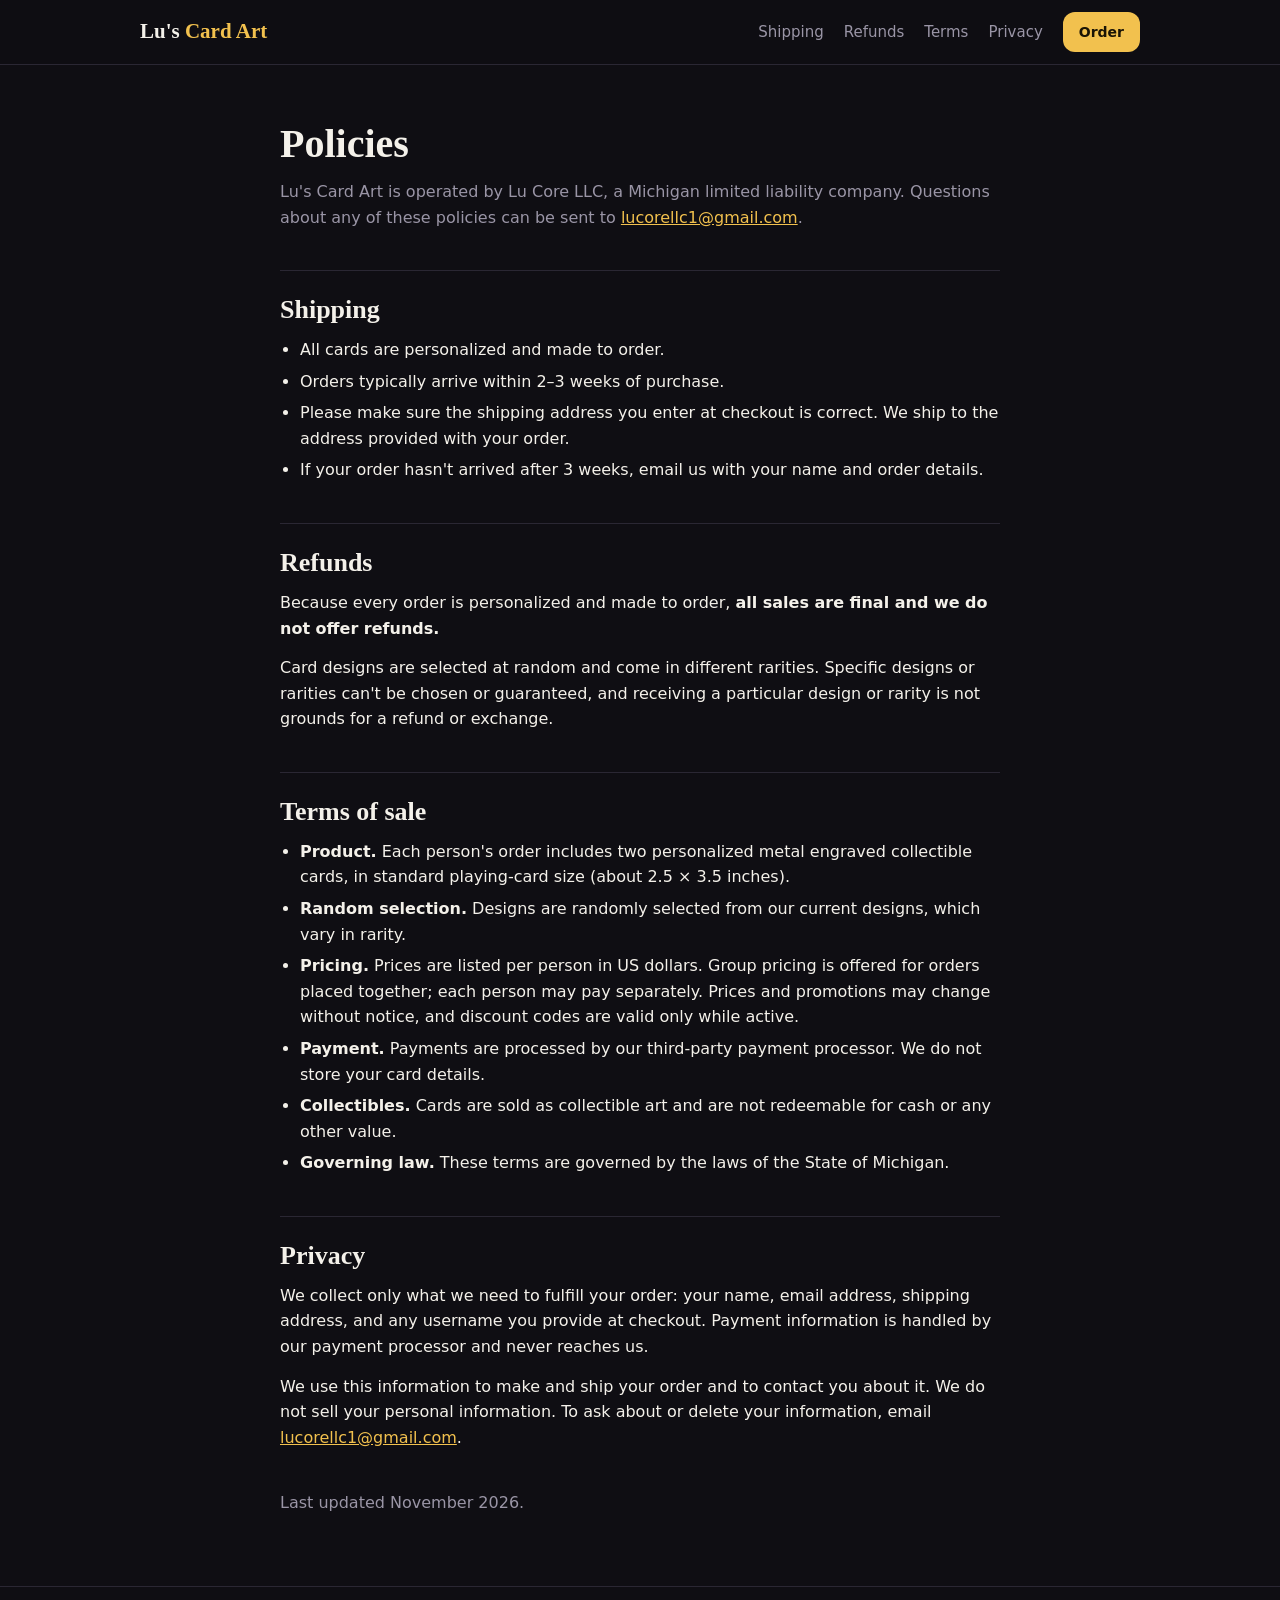
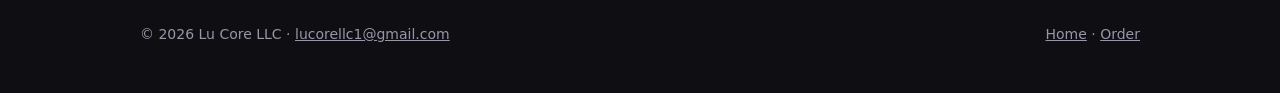
==== policies.html @ 7b667720 "Initial site Co-Authored-By: Claude Opus 5.5 <noreply@anthropic.com> Claude-Session: https://claude." ====
<!DOCTYPE html>
<html lang="en">
<head>
<meta charset="utf-8">
<meta name="viewport" content="width=device-width, initial-scale=1">
<title>Policies — Lu's Card Art</title>
<link rel="stylesheet" href="/site.css">
</head>
<body>
<nav class="nav">
  <div class="container">
    <a class="brand" href="/">Lu's <span>Card Art</span></a>
    <div class="nav-links">
      <a href="#shipping">Shipping</a>
      <a href="#refunds">Refunds</a>
      <a href="#terms">Terms</a>
      <a href="#privacy">Privacy</a>
      <a class="btn" href="#" data-checkout>Order</a>
    </div>
  </div>
</nav>

<main class="doc">
  <h1>Policies</h1>
  <p class="muted">Lu's Card Art is operated by Lu Core LLC, a Michigan limited liability company. Questions about any of these policies can be sent to <a href="mailto:lucorellc1@gmail.com">lucorellc1@gmail.com</a>.</p>

  <h2 id="shipping">Shipping</h2>
  <ul>
    <li>All cards are personalized and made to order.</li>
    <li>Orders typically arrive within 2–3 weeks of purchase.</li>
    <li>Please make sure the shipping address you enter at checkout is correct. We ship to the address provided with your order.</li>
    <li>If your order hasn't arrived after 3 weeks, email us with your name and order details.</li>
  </ul>

  <h2 id="refunds">Refunds</h2>
  <p>Because every order is personalized and made to order, <strong>all sales are final and we do not offer refunds.</strong></p>
  <p>Card designs are selected at random and come in different rarities. Specific designs or rarities can't be chosen or guaranteed, and receiving a particular design or rarity is not grounds for a refund or exchange.</p>

  <h2 id="terms">Terms of sale</h2>
  <ul>
    <li><strong>Product.</strong> Each person's order includes two personalized metal engraved collectible cards, in standard playing-card size (about 2.5 × 3.5 inches).</li>
    <li><strong>Random selection.</strong> Designs are randomly selected from our current designs, which vary in rarity.</li>
    <li><strong>Pricing.</strong> Prices are listed per person in US dollars. Group pricing is offered for orders placed together; each person may pay separately. Prices and promotions may change without notice, and discount codes are valid only while active.</li>
    <li><strong>Payment.</strong> Payments are processed by our third-party payment processor. We do not store your card details.</li>
    <li><strong>Collectibles.</strong> Cards are sold as collectible art and are not redeemable for cash or any other value.</li>
    <li><strong>Governing law.</strong> These terms are governed by the laws of the State of Michigan.</li>
  </ul>

  <h2 id="privacy">Privacy</h2>
  <p>We collect only what we need to fulfill your order: your name, email address, shipping address, and any username you provide at checkout. Payment information is handled by our payment processor and never reaches us.</p>
  <p>We use this information to make and ship your order and to contact you about it. We do not sell your personal information. To ask about or delete your information, email <a href="mailto:lucorellc1@gmail.com">lucorellc1@gmail.com</a>.</p>

  <p class="muted" style="margin-top:40px">Last updated <span id="upd"></span>.</p>
</main>

<footer class="site">
  <div class="container">
    <div>© <span id="yr"></span> Lu Core LLC · <a href="mailto:lucorellc1@gmail.com">lucorellc1@gmail.com</a></div>
    <div><a href="/">Home</a> · <a href="#" data-checkout>Order</a></div>
  </div>
</footer>
<script>
  document.getElementById("yr").textContent = new Date().getFullYear();
  document.getElementById("upd").textContent = "November 2026";
</script>
<script>
  // ---- Paste your checkout site's address here once it's online ----
  const CHECKOUT_URL = "https://YOUR-CHECKOUT-SITE.vercel.app";
  document.querySelectorAll("[data-checkout]").forEach(a => a.href = CHECKOUT_URL);
</script>
</body>
</html>
---- site.css ----
:root{
  --bg:#0f0e13; --panel:#18161f; --line:#2a2733; --text:#f4f1ea; --muted:#9a95a6;
  --accent:#f2c14e; --accent-ink:#1a1405; --steel:#c9ccd3;
}
*{box-sizing:border-box}
[hidden]{display:none !important}
html{scroll-behavior:smooth}
body{margin:0;background:var(--bg);color:var(--text);
  font:16px/1.6 ui-sans-serif,system-ui,-apple-system,"Segoe UI",Roboto,sans-serif}
a{color:var(--accent)}
.container{max-width:1040px;margin:0 auto;padding:0 20px}
h1,h2,h3{font-family:Georgia,"Times New Roman",serif;font-weight:600;line-height:1.15;margin:0 0 12px}
h2{font-size:32px} h3{font-size:20px}
p{margin:0 0 14px} .muted{color:var(--muted)}

/* nav */
.nav{position:sticky;top:0;z-index:10;background:rgba(15,14,19,.92);backdrop-filter:blur(8px);border-bottom:1px solid var(--line)}
.nav .container{display:flex;align-items:center;justify-content:space-between;height:64px;gap:16px}
.brand{font-family:Georgia,serif;font-size:21px;font-weight:600;color:var(--text);text-decoration:none;white-space:nowrap}
.brand span{color:var(--accent)}
.nav-links{display:flex;gap:20px;align-items:center}
.nav-links a{color:var(--muted);text-decoration:none;font-size:15px}
.nav-links a:hover{color:var(--text)}
.btn{display:inline-block;background:var(--accent);color:var(--accent-ink) !important;font-weight:700;
  padding:12px 22px;border-radius:12px;text-decoration:none;border:0}
.btn.ghost{background:transparent;border:1px solid var(--line);color:var(--text) !important}
.nav .btn{padding:9px 16px;font-size:14px}
@media (max-width:640px){ .nav-links a:not(.btn){display:none} }

/* hero */
.hero{padding:84px 0 64px;text-align:center;
  background:radial-gradient(ellipse at 50% 0%,#2a2414 0%,transparent 60%)}
.eyebrow{display:inline-block;font-size:12px;letter-spacing:.16em;text-transform:uppercase;color:var(--accent);
  border:1px solid #3a3322;border-radius:999px;padding:5px 12px;margin-bottom:18px}
.hero h1{font-size:clamp(38px,7vw,64px);margin-bottom:16px}
.hero p{font-size:18px;color:var(--muted);max-width:620px;margin:0 auto 28px}
.hero .cta{display:flex;gap:12px;justify-content:center;flex-wrap:wrap}

section{padding:64px 0;border-top:1px solid var(--line)}
.section-head{max-width:640px;margin-bottom:32px}

/* features */
.grid3{display:grid;grid-template-columns:repeat(auto-fit,minmax(220px,1fr));gap:16px}
.card{background:var(--panel);border:1px solid var(--line);border-radius:16px;padding:22px}
.card .icon{font-size:24px;margin-bottom:10px}

/* gallery */
.gallery{display:grid;grid-template-columns:repeat(auto-fill,minmax(200px,1fr));gap:16px}
.gallery figure{margin:0;background:var(--panel);border:1px solid var(--line);border-radius:16px;overflow:hidden}
.gallery img{display:block;width:100%;aspect-ratio:5/7;object-fit:cover;background:#111}
.gallery figcaption{padding:10px 14px;font-size:14px;color:var(--muted)}

/* pricing */
.prices{display:grid;grid-template-columns:repeat(auto-fit,minmax(150px,1fr));gap:12px}
.price{background:var(--panel);border:1px solid var(--line);border-radius:14px;padding:18px;text-align:center}
.price b{display:block;font-family:Georgia,serif;font-size:30px}
.price span{color:var(--muted);font-size:14px}

/* faq */
details{background:var(--panel);border:1px solid var(--line);border-radius:12px;padding:16px 18px;margin-bottom:10px}
summary{cursor:pointer;font-weight:650}
details p{margin:10px 0 0;color:var(--muted)}

/* footer */
footer.site{border-top:1px solid var(--line);padding:36px 0 48px;color:var(--muted);font-size:14px}
footer.site .container{display:flex;justify-content:space-between;gap:24px;flex-wrap:wrap}
footer.site a{color:var(--muted)}

/* policies */
.doc{max-width:760px;margin:0 auto;padding:56px 20px}
.doc h1{font-size:40px}
.doc h2{font-size:26px;margin-top:40px;padding-top:24px;border-top:1px solid var(--line)}
.doc ul{padding-left:20px;margin:0 0 14px}
.doc li{margin-bottom:6px}
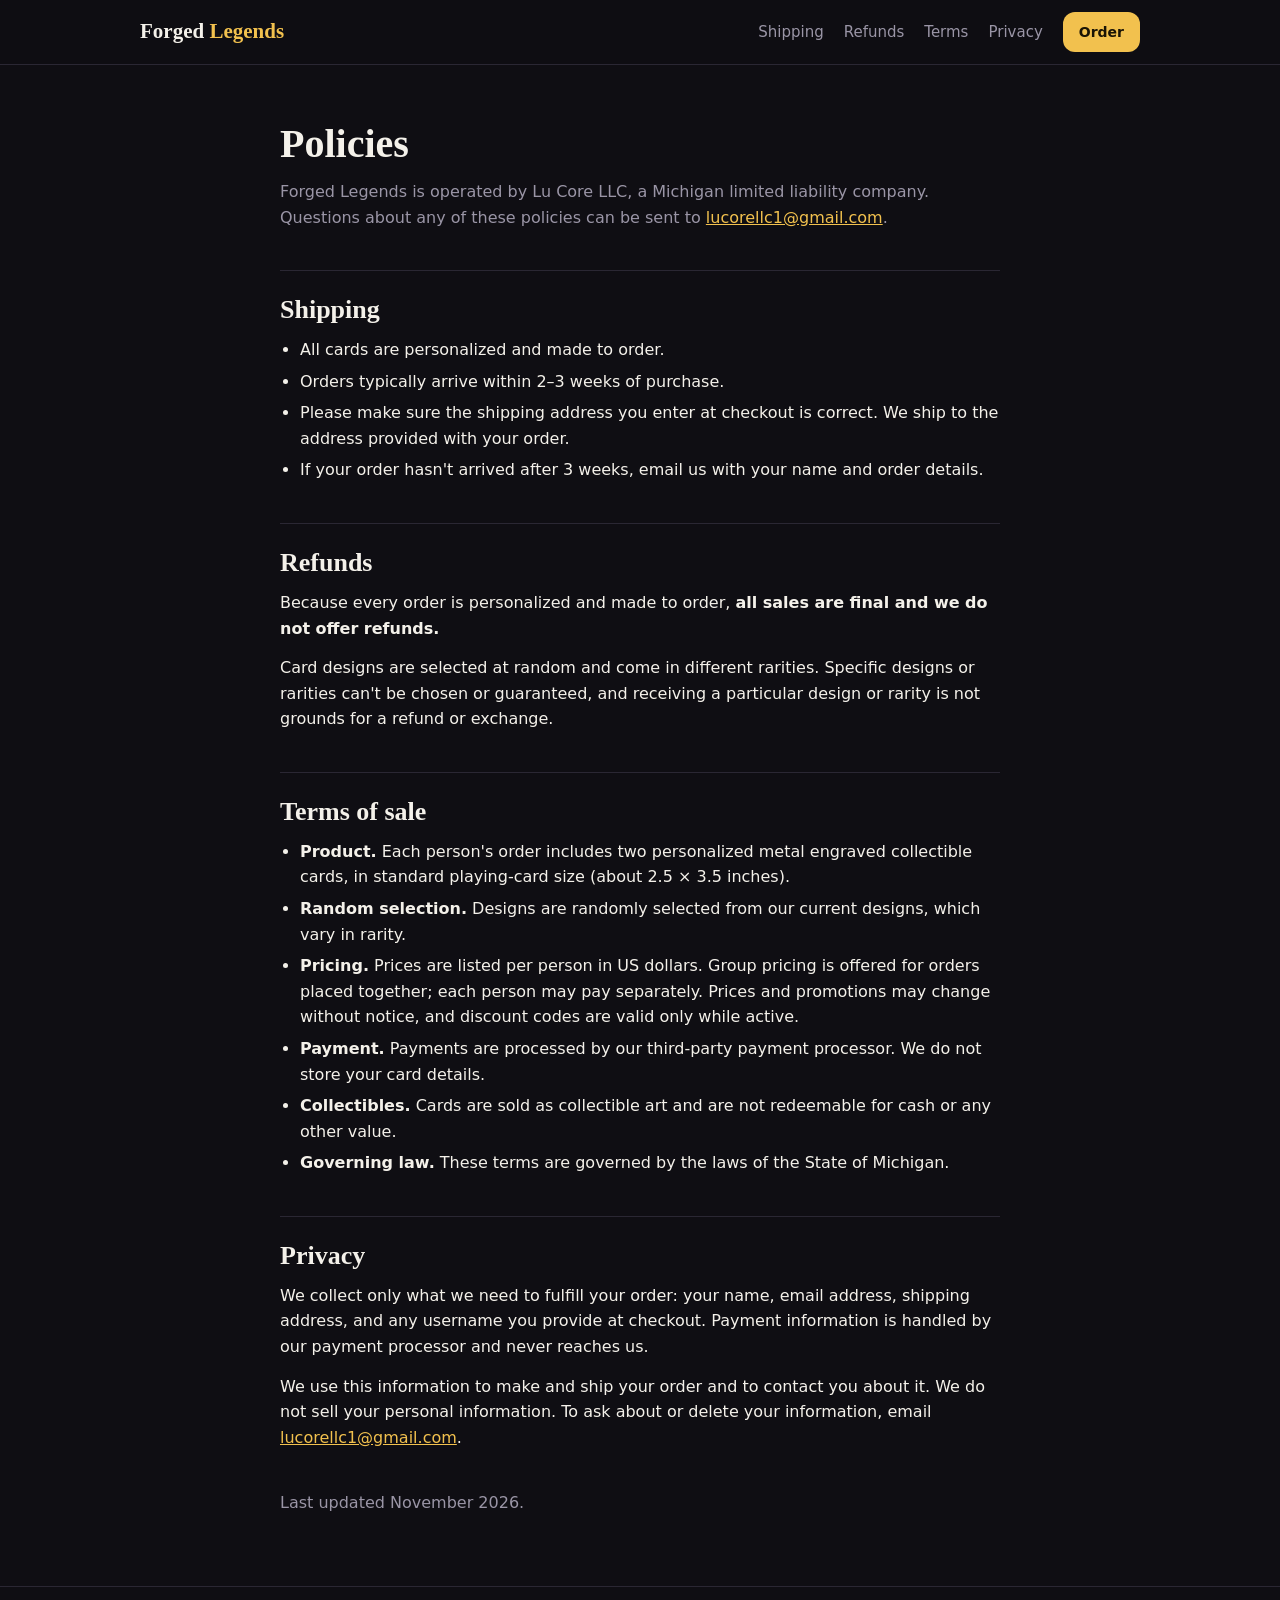
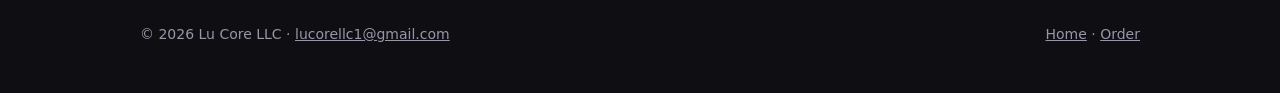
==== commit 84763027: "Rename brand to Forged Legends Co-Authored-By: Claude Opus 5.5 <noreply@anthropic.com> Claude-Sessio" ====
--- a/policies.html
+++ b/policies.html
@@ -3,13 +3,13 @@
 <head>
 <meta charset="utf-8">
 <meta name="viewport" content="width=device-width, initial-scale=1">
-<title>Policies — Lu's Card Art</title>
+<title>Policies — Forged Legends</title>
 <link rel="stylesheet" href="/site.css">
 </head>
 <body>
 <nav class="nav">
   <div class="container">
-    <a class="brand" href="/">Lu's <span>Card Art</span></a>
+    <a class="brand" href="/">Forged <span>Legends</span></a>
     <div class="nav-links">
       <a href="#shipping">Shipping</a>
       <a href="#refunds">Refunds</a>
@@ -22,7 +22,7 @@
 
 <main class="doc">
   <h1>Policies</h1>
-  <p class="muted">Lu's Card Art is operated by Lu Core LLC, a Michigan limited liability company. Questions about any of these policies can be sent to <a href="mailto:lucorellc1@gmail.com">lucorellc1@gmail.com</a>.</p>
+  <p class="muted">Forged Legends is operated by Lu Core LLC, a Michigan limited liability company. Questions about any of these policies can be sent to <a href="mailto:lucorellc1@gmail.com">lucorellc1@gmail.com</a>.</p>
 
   <h2 id="shipping">Shipping</h2>
   <ul>
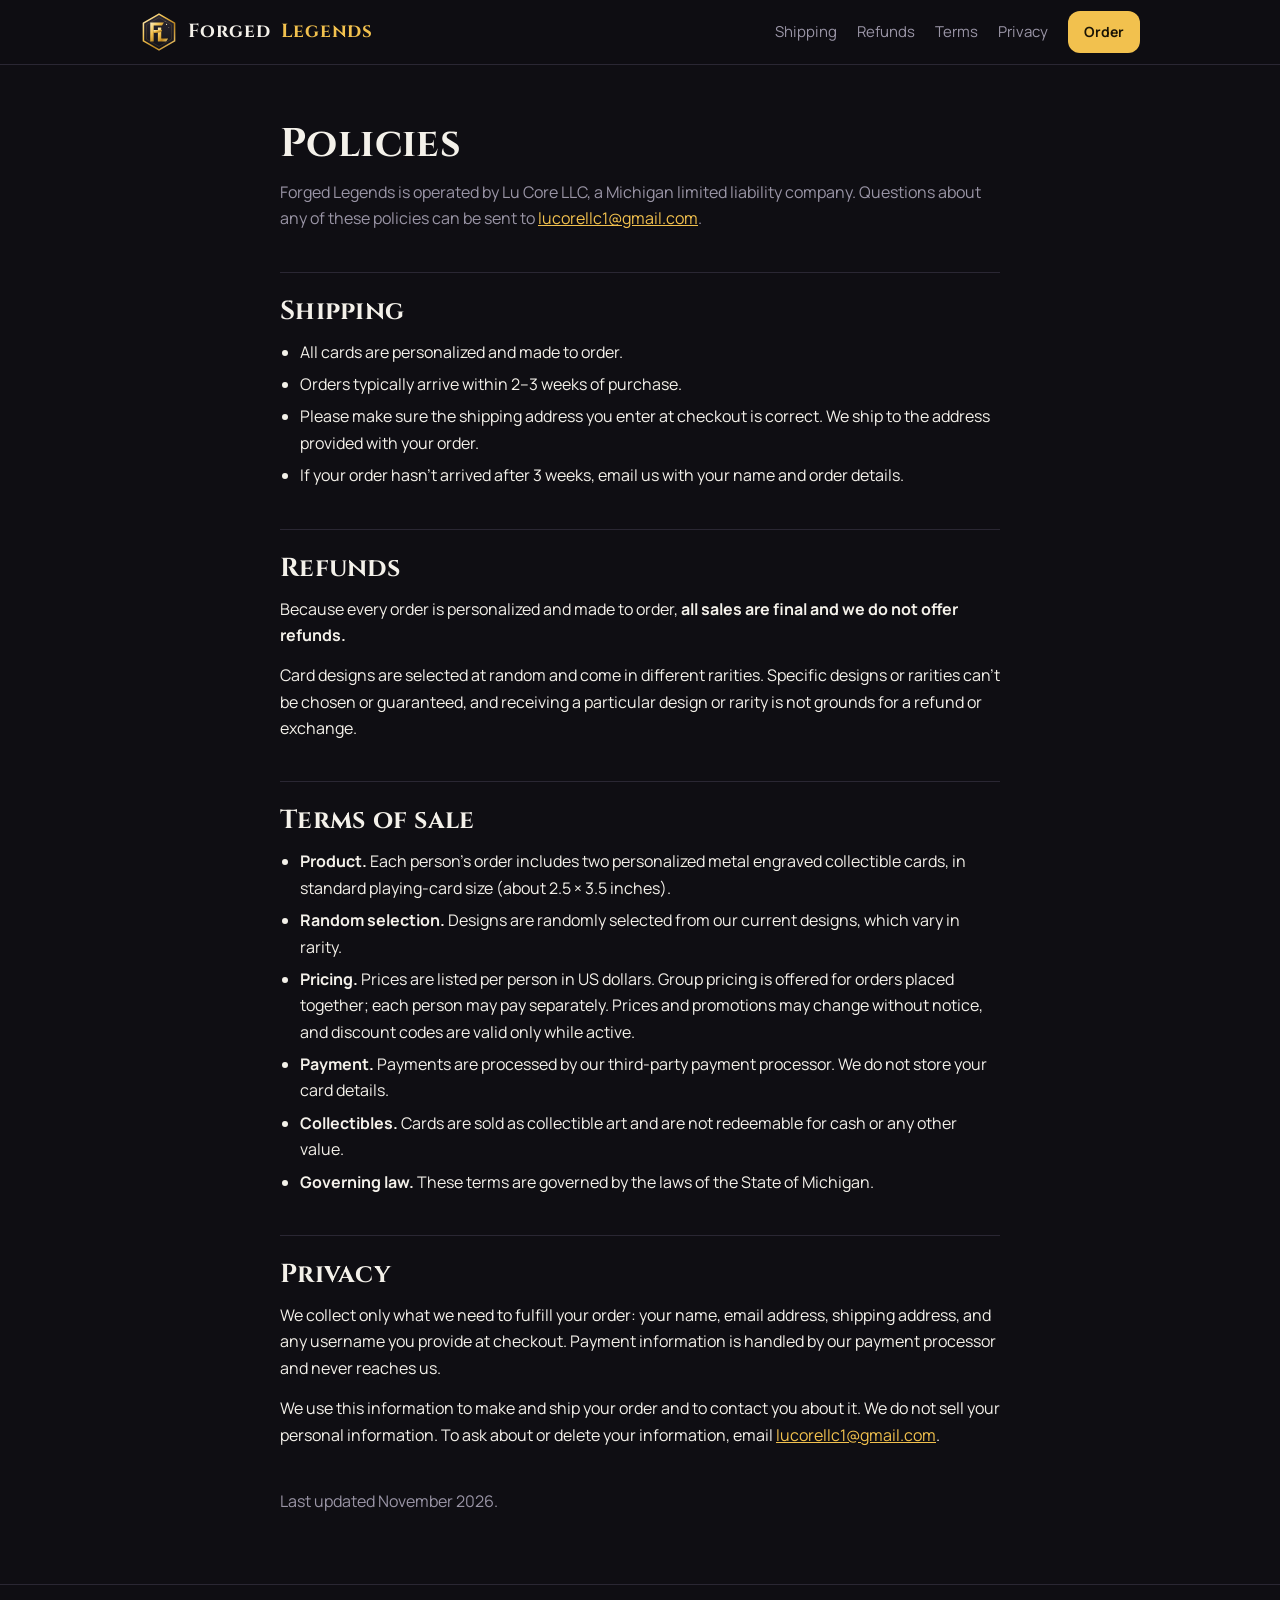
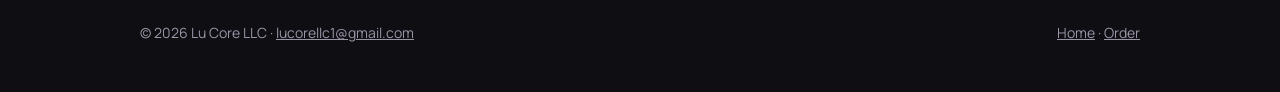
==== commit f7009fda: "New fonts (Cinzel + Manrope) and FL logo Co-Authored-By: Claude Opus 5.5 <noreply@anthropic.com> Cla" ====
--- a/policies.html
+++ b/policies.html
@@ -4,12 +4,14 @@
 <meta charset="utf-8">
 <meta name="viewport" content="width=device-width, initial-scale=1">
 <title>Policies — Forged Legends</title>
+<link rel="icon" href="/logo.svg" type="image/svg+xml">
+<link rel="stylesheet" href="/fonts/fonts.css">
 <link rel="stylesheet" href="/site.css">
 </head>
 <body>
 <nav class="nav">
   <div class="container">
-    <a class="brand" href="/">Forged <span>Legends</span></a>
+    <a class="brand" href="/"><img src="/logo.svg" alt="">Forged <span>Legends</span></a>
     <div class="nav-links">
       <a href="#shipping">Shipping</a>
       <a href="#refunds">Refunds</a>
--- a/fonts/fonts.css
+++ b/fonts/fonts.css
@@ -0,0 +1,5 @@
+@font-face{font-family:"Cinzel";font-style:normal;font-weight:600;font-display:swap;src:url(/fonts/cinzel-600.woff2) format("woff2")}
+@font-face{font-family:"Cinzel";font-style:normal;font-weight:700;font-display:swap;src:url(/fonts/cinzel-700.woff2) format("woff2")}
+@font-face{font-family:"Manrope";font-style:normal;font-weight:400;font-display:swap;src:url(/fonts/manrope-400.woff2) format("woff2")}
+@font-face{font-family:"Manrope";font-style:normal;font-weight:600;font-display:swap;src:url(/fonts/manrope-600.woff2) format("woff2")}
+@font-face{font-family:"Manrope";font-style:normal;font-weight:700;font-display:swap;src:url(/fonts/manrope-700.woff2) format("woff2")}
--- a/site.css
+++ b/site.css
@@ -6,17 +6,18 @@
 [hidden]{display:none !important}
 html{scroll-behavior:smooth}
 body{margin:0;background:var(--bg);color:var(--text);
-  font:16px/1.6 ui-sans-serif,system-ui,-apple-system,"Segoe UI",Roboto,sans-serif}
+  font:16px/1.65 "Manrope",ui-sans-serif,system-ui,-apple-system,"Segoe UI",Roboto,sans-serif}
 a{color:var(--accent)}
 .container{max-width:1040px;margin:0 auto;padding:0 20px}
-h1,h2,h3{font-family:Georgia,"Times New Roman",serif;font-weight:600;line-height:1.15;margin:0 0 12px}
+h1,h2,h3{font-family:"Cinzel",Georgia,"Times New Roman",serif;font-weight:700;line-height:1.15;margin:0 0 12px;letter-spacing:.01em}
 h2{font-size:32px} h3{font-size:20px}
 p{margin:0 0 14px} .muted{color:var(--muted)}
 
 /* nav */
 .nav{position:sticky;top:0;z-index:10;background:rgba(15,14,19,.92);backdrop-filter:blur(8px);border-bottom:1px solid var(--line)}
 .nav .container{display:flex;align-items:center;justify-content:space-between;height:64px;gap:16px}
-.brand{font-family:Georgia,serif;font-size:21px;font-weight:600;color:var(--text);text-decoration:none;white-space:nowrap}
+.brand{display:flex;align-items:center;gap:10px;font-family:"Cinzel",Georgia,"Times New Roman",serif;font-size:19px;font-weight:700;letter-spacing:.04em;color:var(--text);text-decoration:none;white-space:nowrap}
+.brand img{width:38px;height:38px}
 .brand span{color:var(--accent)}
 .nav-links{display:flex;gap:20px;align-items:center}
 .nav-links a{color:var(--muted);text-decoration:none;font-size:15px}
@@ -32,7 +33,8 @@
   background:radial-gradient(ellipse at 50% 0%,#2a2414 0%,transparent 60%)}
 .eyebrow{display:inline-block;font-size:12px;letter-spacing:.16em;text-transform:uppercase;color:var(--accent);
   border:1px solid #3a3322;border-radius:999px;padding:5px 12px;margin-bottom:18px}
-.hero h1{font-size:clamp(38px,7vw,64px);margin-bottom:16px}
+.hero h1{font-size:clamp(34px,6.4vw,60px);margin-bottom:16px}
+.hero-logo{width:96px;height:96px;margin:0 auto 18px;display:block;filter:drop-shadow(0 6px 24px rgba(242,193,78,.25))}
 .hero p{font-size:18px;color:var(--muted);max-width:620px;margin:0 auto 28px}
 .hero .cta{display:flex;gap:12px;justify-content:center;flex-wrap:wrap}
 
@@ -53,7 +55,7 @@
 /* pricing */
 .prices{display:grid;grid-template-columns:repeat(auto-fit,minmax(150px,1fr));gap:12px}
 .price{background:var(--panel);border:1px solid var(--line);border-radius:14px;padding:18px;text-align:center}
-.price b{display:block;font-family:Georgia,serif;font-size:30px}
+.price b{display:block;font-family:"Cinzel",Georgia,"Times New Roman",serif;font-size:30px}
 .price span{color:var(--muted);font-size:14px}
 
 /* faq */
